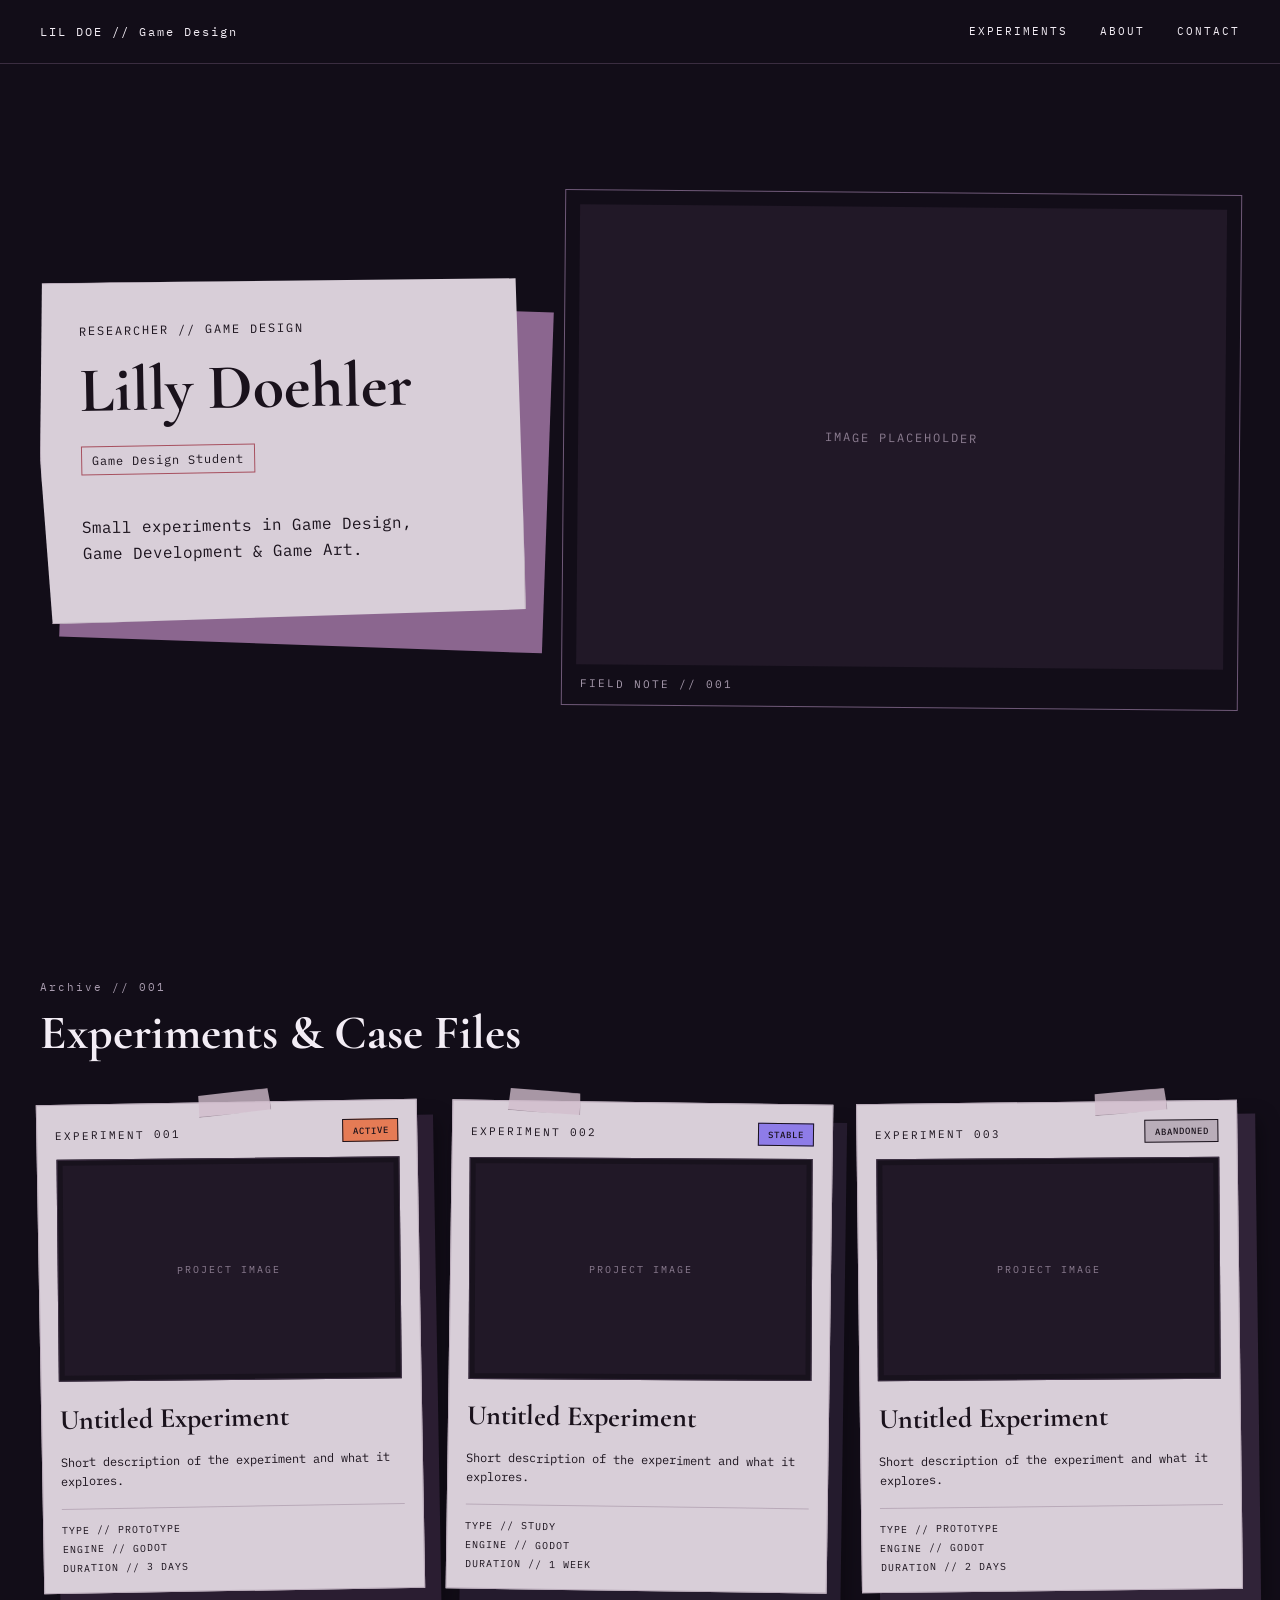
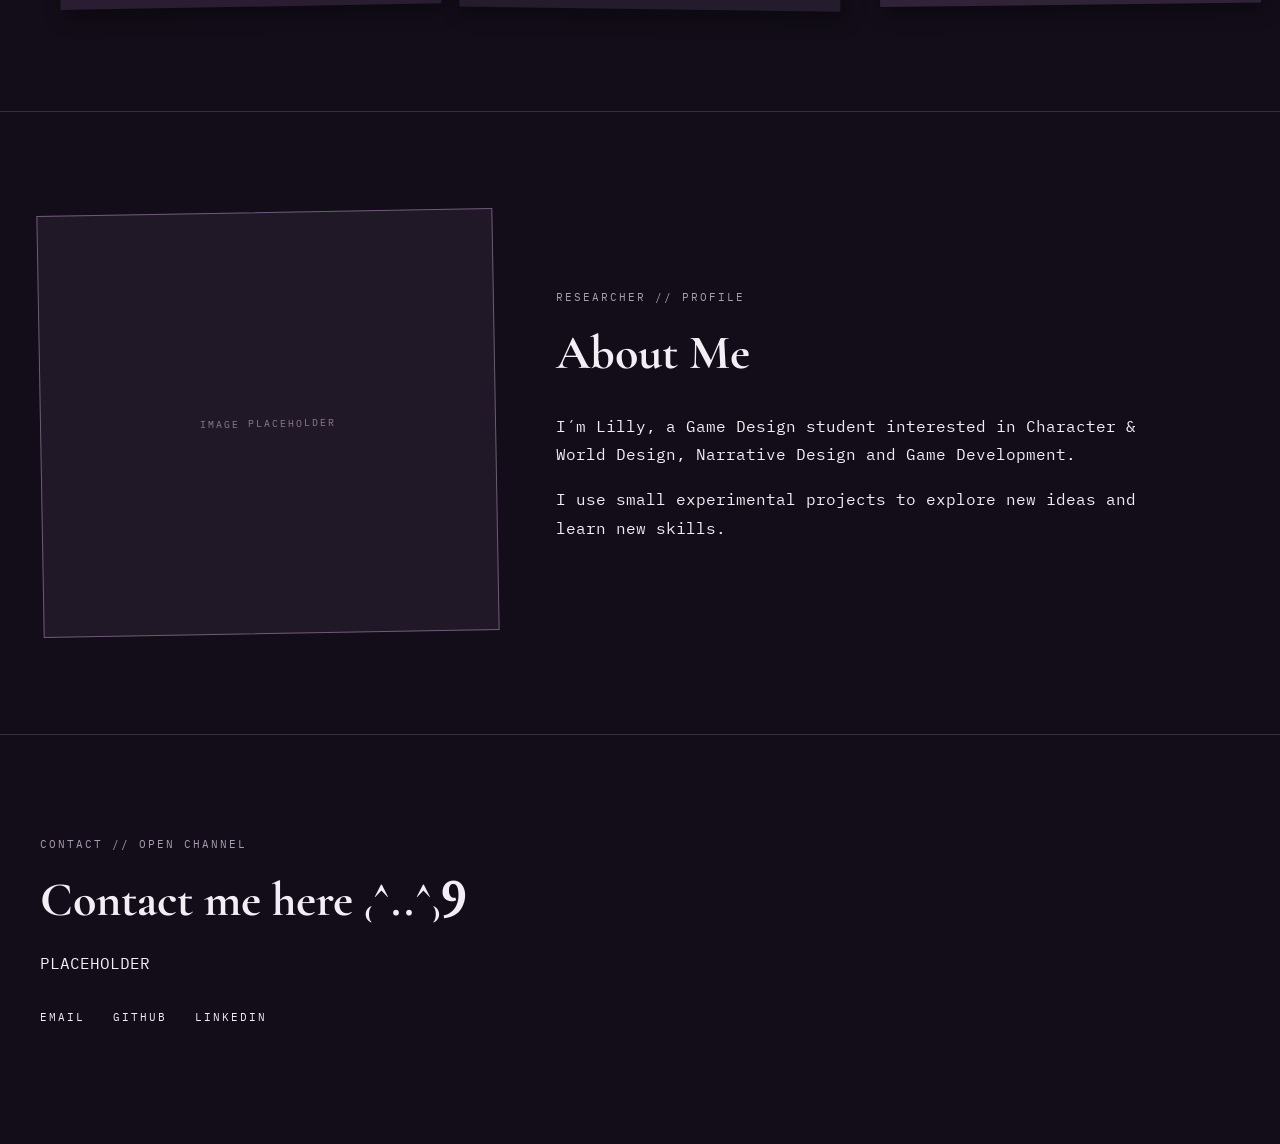
==== index.html @ 68cdf9ec "base end of day 2." ====
<!DOCTYPE html>

<html lang="en">

<head>
    <meta charset="UTF-8">
    <meta name="viewport" content="width=device-width, initial-scale=1.0">

    <title>Lil Doe - Portfolio</title>
    <link rel="stylesheet" href="style.css"> 
</head>

<body>

    <header class ="site-header">

        <div class="site-brand">
            LIL DOE // Game Design
        </div>

        <nav class="site-nav">
            <a href="#experiments">EXPERIMENTS</a>
            <a href="#about">ABOUT</a>
            <a href="#contact">CONTACT</a>
        </nav>

    </header>

    <main>

        <section class="hero">

            <div class="paper-stack">

                <div class="paper-back"></div>

                <div class="hero-intro">
                    <p class="archive-label">RESEARCHER // GAME DESIGN</p>
                    
                    <h1>Lilly Doehler</h1>
                    
                    <p class="archive-role">Game Design Student</p>
                    
                    <p class="archive-description">
                        Small experiments in Game Design, Game Development & Game Art.
                    </p>

                </div>

            </div>

            <div class="hero-visual">

                <div class="visual-image">
                    IMAGE PLACEHOLDER
                </div>

                <p class="visual-caption">FIELD NOTE // 001</p>


            </div>
        </section>

        <section class="experiments" id="experiments">

            <div class="section-heading">
                <p> Archive // 001 </p>
                <h2>Experiments & Case Files</h2>
            </div>

            <div class="experiment-grid">



                <article class="experiment-card">

                    <div class="experiment-topline">
                        <p class="experiment-number">EXPERIMENT 001</p>
                        <span class="status status-active">ACTIVE</span>
                    </div>

                    <div class="experiment-image">
                        PROJECT IMAGE
                    </div>

                    <h3>Untitled Experiment</h3>

                    <p class="experiment-summary">
                        Short description of the experiment and what it explores.
                    </p>

                    <div class="experiment-details">
                        <span>TYPE // PROTOTYPE</span>
                        <span>ENGINE // GODOT</span>
                        <span>DURATION // 3 DAYS</span>
                    </div>

                </article>




                <article class="experiment-card">

                    <div class="experiment-topline">
                        <p class="experiment-number">EXPERIMENT 002</p>
                        <span class="status status-stable">STABLE</span>
                    </div>

                    <div class="experiment-image">
                        PROJECT IMAGE
                    </div>

                    <h3>Untitled Experiment</h3>

                    <p class="experiment-summary">
                        Short description of the experiment and what it explores.
                    </p>

                    <div class="experiment-details">
                        <span>TYPE // STUDY</span>
                        <span>ENGINE // GODOT</span>
                        <span>DURATION // 1 WEEK</span>
                    </div>

                </article>




                <article class="experiment-card">

                    <div class="experiment-topline">
                        <p class="experiment-number">EXPERIMENT 003</p>
                        <span class="status status-abandoned">ABANDONED</span>
                    </div>

                    <div class="experiment-image">
                        PROJECT IMAGE
                    </div>

                    <h3>Untitled Experiment</h3>

                    <p class="experiment-summary">
                        Short description of the experiment and what it explores.
                    </p>

                    <div class="experiment-details">
                        <span>TYPE // PROTOTYPE</span>
                        <span>ENGINE // GODOT</span>
                        <span>DURATION // 2 DAYS</span>
                    </div>

                </article>



            </div>

        </section>

        <section class="about" id="about">
            <div class="about-image">
                IMAGE PLACEHOLDER
            </div>

            <div class="about-content">
                <p class="about-label"> RESEARCHER // PROFILE</p>

                <h2>About Me</h2>

                <p>
                    I´m Lilly, a Game Design student interested in Character & World Design, Narrative Design and Game Development.
                </p>

                <p>
                    I use small experimental projects to explore new ideas and learn new skills.
                </p>

            </div>

        </section>

        <section class="contact" id="contact">

            <p class="contact-label">CONTACT // OPEN CHANNEL</p>

            <h2> Contact me here ₍^..^₎Ⳋ</h2>

            <p>
                PLACEHOLDER
            </p>

            <div class="contact-links">
                <a href="mailto:doehlerlilly@gmail.com">EMAIL</a>
                <a href="https://github.com/lil-doe">GITHUB</a>
                <a href="www.linkedin.com/in/lilly-döhler">LINKEDIN</a>
            </div>

        </section>


    </main>

</body>

</html>
---- style.css ----
@import url('https://fonts.googleapis.com/css2?family=Cormorant+Garamond:wght@600;700&family=IBM+Plex+Mono:wght@400;500&display=swap');

body {
    margin: 0;
    min-height: 100vh;

    background-color: #120d18;
    color: #f3edf5;

    font-family: "IBM Plex Mono", monospace;
}

.hero {
    min-height: 100vh;
    padding: 40px; 
    box-sizing: border-box;

    display: grid;
    grid-template-columns: 1fr 1.4fr;
    gap: 40px;
    align-items: center;
}

.hero-intro {
    position: relative;
    z-index: 1;

    padding: 40px;

    background-color: #d8ced8;
    color: #1a121c;

    border: 1px solid #b9aab9;

    clip-path: polygon(
        1% 0%,
        99% 1%,
        100% 98%,
        2% 100%,
        0% 52%
    );


    transform: rotate(-1deg);

}

.archive-label {
    margin: 0 0 20px 0;

    font-size: 12px;
    letter-spacing: 2px;
}

.hero-intro h1 {
    margin: 0;

    font-family: "Cormorant Garamond", serif;
    font-size: 64px;
    line-height: 1;
}

.archive-role {
    display: inline-block;

    margin-top: 24px;
    padding: 6px 10px;
    
    border: 1px solid #a7505f;

    font-size: 12px;
    letter-spacing: 1px;
}

.archive-description {
    max-width: 350px;
    margin-top: 28px;

    line-height: 1.6;
}

.hero-visual {
    padding: 14px;

    border: 1px solid #6f5978;

    transform: rotate(0.5deg);
}

.visual-image {
    min-height: 460px;

    background-color: #211827;

    display: flex;
    align-items: center;
    justify-content: center;

    color: #8c7d91;
    font-size: 12px;
    letter-spacing: 2px;
}

.visual-caption {
    margin: 12px 4px 0 4px;

    font-size: 11px;
    letter-spacing: 2px;
    color: #a99caf;

}

.paper-stack {
    display: grid;
}

.paper-back,
.hero-intro {
    grid-area: 1 / 1;
}

.paper-back {
    background-color: #8b668f;

    transform: translate(25px, 25px) rotate(2deg);
}

.site-header {
    position: absolute;
    top: 0;
    left: 0;

    width: 100%;
    padding: 24px 40px;
    box-sizing: border-box;


    display: flex;
    justify-content: space-between;
    
    border-bottom: 1px solid #3a2d40;

    z-index: 10;
}

.site-brand {
    font-size: 12px;
    letter-spacing: 2px;
}

.site-nav {
    display: flex;
    gap: 32px;      
}

.site-nav a {
    color: #f3edf5;
    text-decoration: none;

    font-size: 11px;
    letter-spacing: 2px;
}

.experiments {
    padding: 80px 40px 120px;
}

.section-heading {
    margin-bottom: 40px;
}

.section-heading p {
    margin: 0 0 10px;

    font-size: 11px;
    letter-spacing: 2px;
    color: #a99caf;
}

.section-heading h2 {
    margin: 0;

    font-family: "Cormorant Garamond", serif;
    font-size: 48px;
}

.experiment-grid {
    display: grid;
    grid-template-columns: repeat(3, 1fr);
    gap: 28px;
}

.experiment-card {
    position: relative;

    padding: 18px;

    background-color: #d8ced8;
    color: #1a121c;

    border: 1px solid #b9aab9;
}

.experiment-card::before {
    content: "";

    position: absolute;
    top: -12px;
    left: 50%;

    width: 72px;
    height: 22px;

    background-color: rgba(210, 190, 205, 0.78);
    border: 1px solid rgba(26, 18, 28, 0.25);

    clip-path: polygon(
        3% 8%,
        97% 0%,
        100% 90%,
        2% 100%
    );

    transform: translateX(-50%) rotate(-3deg);

    z-index: 2;
}

.experiment-number {
    margin: 0;

    font-size: 11px;
    letter-spacing: 2px;
}

.experiment-topline {
    display: flex;
    justify-content: space-between;
    align-items: center;

    margin-bottom: 14px;
}

.status {
    padding: 5px 9px;

    border: 1px solid #1a121c;

    font-size: 9px;
    font-weight: 500;
    letter-spacing: 1px;
}

.status-active {
    background-color: #e57b55;
}

.status-stable {
    background-color: #8e7ce8;
}

.status-abandoned {
    background-color: #b9adb9;
}

.experiment-summary {
    margin: 0 0 18px;

    font-size: 12px;
    line-height: 1.6;
}

.experiment-details {
    display: flex;
    flex-direction: column;
    gap: 6px;

    padding-top: 14px;

    border-top: 1px solid #b9aab9;

    font-size: 10px;
    letter-spacing: 1px;
}


.experiment-card:nth-child(1) {
    transform: rotate(-1deg);

    box-shadow:
        16px 16px 0 #2a1d31,
        20px 22px 20px rgba(0, 0, 0, 0.35);
}

.experiment-card:nth-child(2) {
    transform: rotate(0.8deg);

    box-shadow:
        14px 18px 0 #241b2d,
        18px 24px 20px rgba(0, 0, 0, 0.35);
}

.experiment-card:nth-child(3) {
    transform: rotate(-0.7deg);

    box-shadow:
        18px 14px 0 #302338,
        22px 20px 20px rgba(0, 0, 0, 0.35);
}


.experiment-card:nth-child(1)::before {
    left: 52%;
    transform: translateX(-50%) rotate(-4deg);
}

.experiment-card:nth-child(2)::before {
    left: 24%;
    transform: translateX(-50%) rotate(5deg);
}

.experiment-card:nth-child(3)::before {
    left: 72%;
    transform: translateX(-50%) rotate(-3deg);
}

.experiment-image {
    min-height: 220px;

    background-color: #211827;
    color: #8c7d91;

    border: 1px solid #3d3043;
    box-shadow: inset 0 0 0 5px #18121d;

    display: flex;
    align-items: center;
    justify-content: center;

    font-size: 10px;
    letter-spacing: 2px;

}

.experiment-card h3 {
    margin: 20px 0 16px;

    font-family: "Cormorant Garamond", serif;
    font-size: 28px;
}


.about {
    padding: 100px 40px;

    display: grid;
    grid-template-columns: 0.8fr 1.2fr;
    gap: 60px;
    align-items: center;

    border-top: 1px solid #3a2d40;

}

.about-image {
    min-height: 420px;

    background-color: #211827;
    border: 1px solid #6f5978;

    display: flex;
    align-items: center;
    justify-content: center;

    color: #8c7d91;
    font-size: 10px;
    letter-spacing: 2px;

    transform: rotate(-1deg);
}

.about-content {
    max-width: 600px;
}

.about-label {
    margin: 0 0 16px;

    font-size: 11px;
    letter-spacing: 2px;
    color: #a99caf;
}

.about-content h2 {
    margin: 0 0 30px;

    font-family: "Cormorant Garamond", serif;
    font-size: 48px;
}

.about-content p {
    line-height: 1.8;
}

.contact {
    padding: 100px 40px 120px;

    border-top: 1px solid #3a2d40;
}

.contact-label {
    margin: 0 0 16px;

    font-size: 11px;
    letter-spacing: 2px;
    color: #a99caf;
}

.contact h2 {
    margin: 0 0 20px;

    font-family: "Cormorant Garamond", serif;
    font-size: 48px;
}

.contact p {
    max-width: 600px;

    line-height: 1.8;
}

.contact-links {
    margin-top: 32px;

    display: flex;
    gap: 28px;
}

.contact-links a {
    color: #f3edf5;
    text-decoration: none;

    font-size: 11px;
    letter-spacing: 2px;
}

.experiment-card:nth-child(1) .experiment-image {
    transform: rotate(0.4deg);
}

.experiment-card:nth-child(2) .experiment-image {
    transform: rotate(-0.5deg);
}

.experiment-card:nth-child(3) .experiment-image {
    transform: rotate(0.3deg);
}
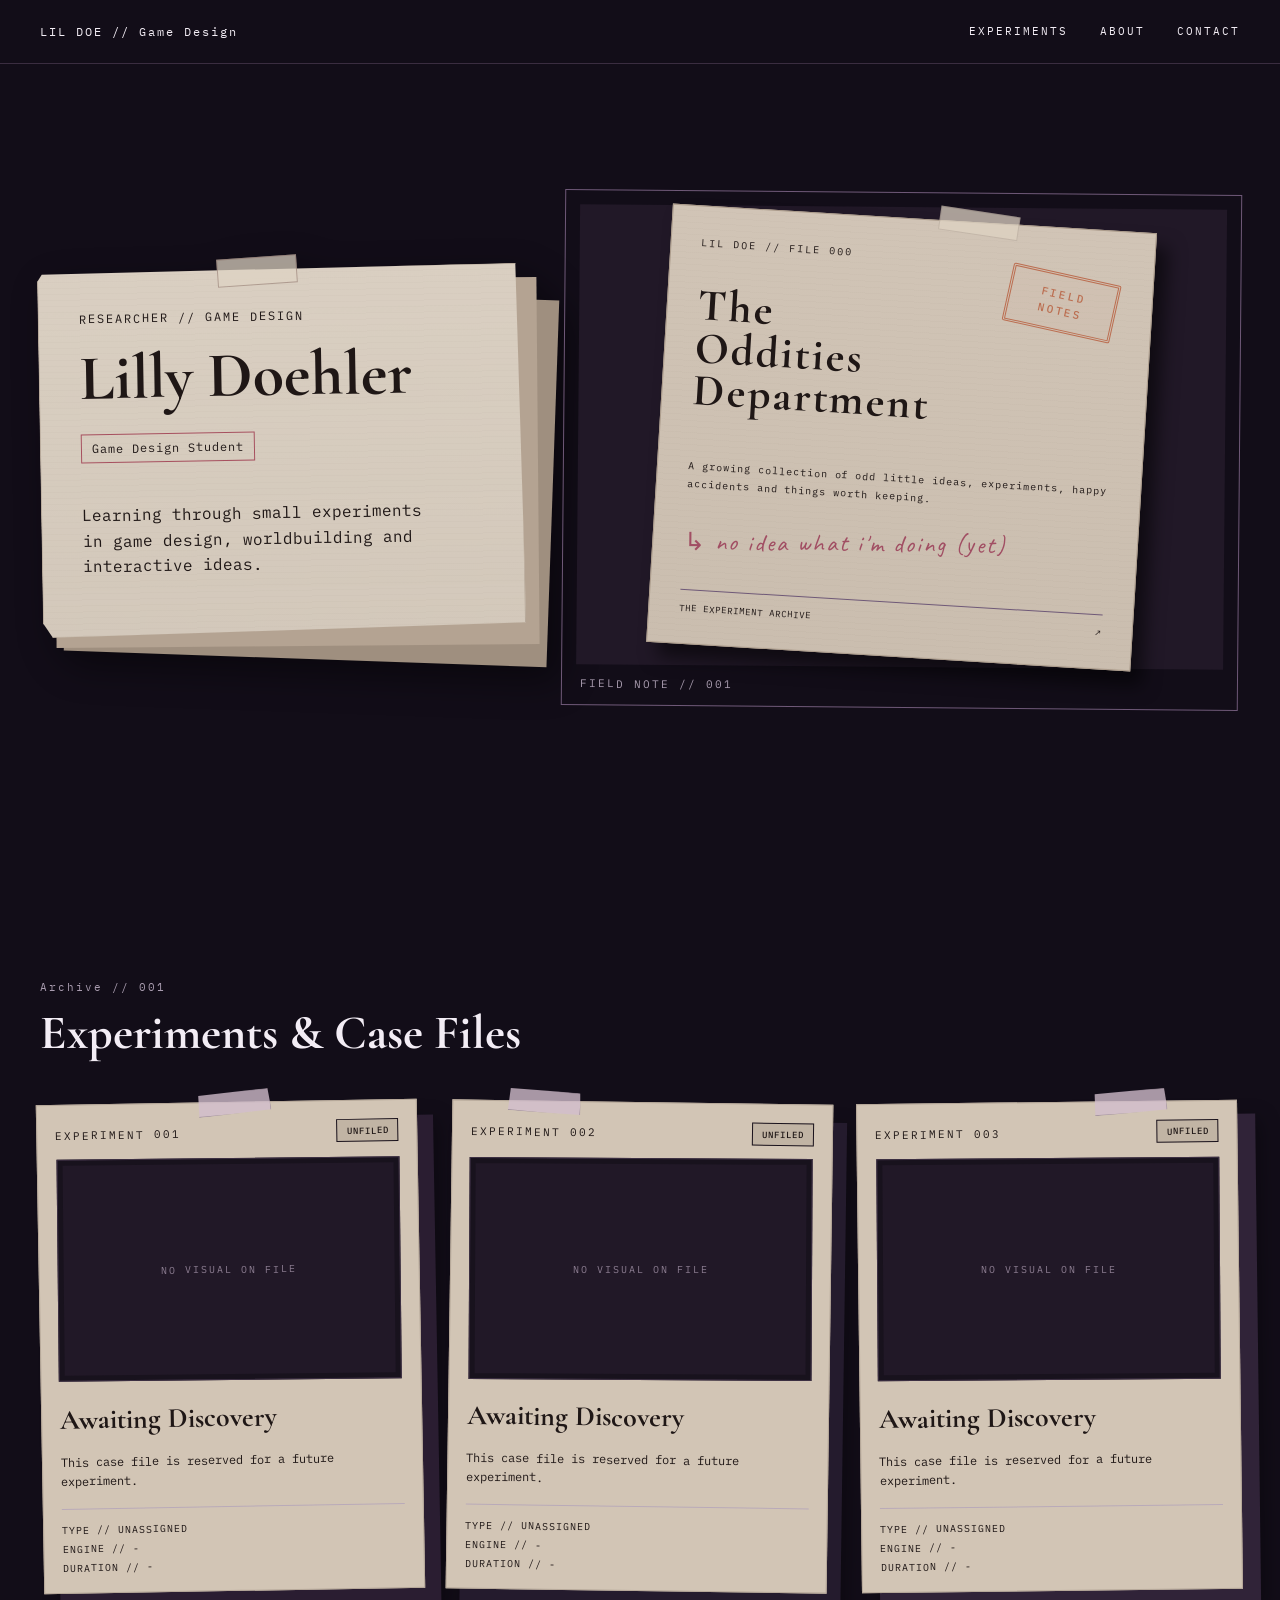
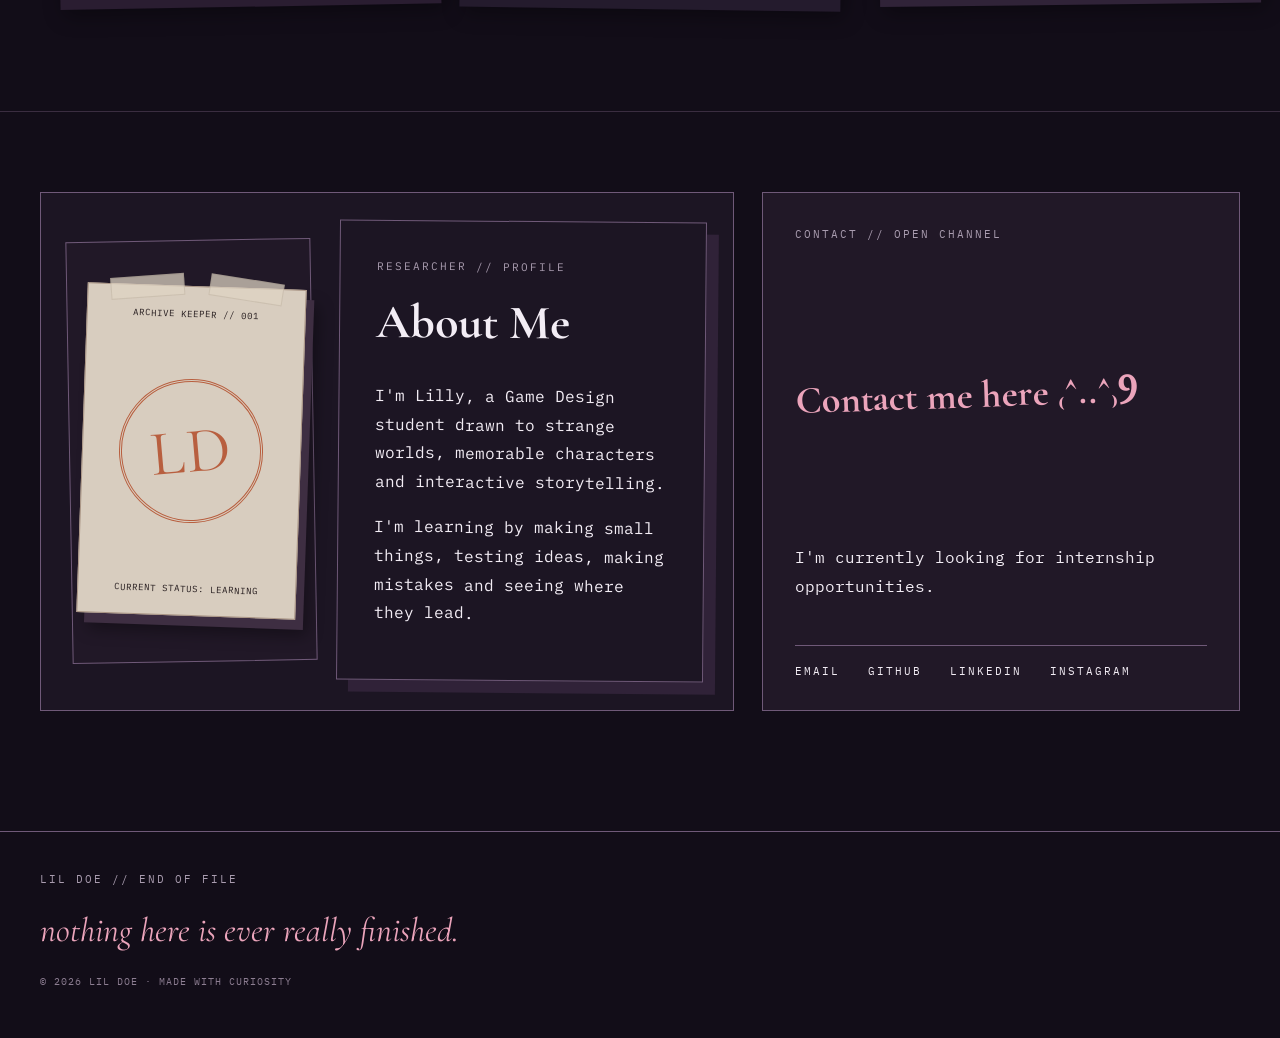
==== commit bdfa820b: "publish first try to publish" ====
--- a/index.html
+++ b/index.html
@@ -42,7 +42,7 @@
                     <p class="archive-role">Game Design Student</p>
                     
                     <p class="archive-description">
-                        Small experiments in Game Design, Game Development & Game Art.
+                        Learning through small experiments in game design, worldbuilding and interactive ideas.
                     </p>
 
                 </div>
@@ -52,7 +52,30 @@
             <div class="hero-visual">
 
                 <div class="visual-image">
-                    IMAGE PLACEHOLDER
+
+                    <div class="archive-cover">
+
+
+                        <p class="cover-label">LIL DOE // FILE 000</p>
+
+                        <h2>The<br>Oddities<br>Department</h2>
+
+                        <p class="cover-note">
+                            A growing collection of odd little ideas,
+                            experiments, happy accidents and things worth keeping.
+                        </p>
+
+                        <p class="cover-handnote">
+                            ↳ no idea what i'm doing (yet)
+                        </p>
+
+                        <div class="cover-footer">
+                            <span>THE EXPERIMENT ARCHIVE</span>
+                            <span>↗</span>
+                        </div>
+
+                    </div>
+
                 </div>
 
                 <p class="visual-caption">FIELD NOTE // 001</p>
@@ -76,23 +99,23 @@
 
                     <div class="experiment-topline">
                         <p class="experiment-number">EXPERIMENT 001</p>
-                        <span class="status status-active">ACTIVE</span>
+                        <span class="status status-unfiled">UNFILED</span>
                     </div>
 
                     <div class="experiment-image">
-                        PROJECT IMAGE
-                    </div>
-
-                    <h3>Untitled Experiment</h3>
+                        NO VISUAL ON FILE
+                    </div>
+
+                    <h3>Awaiting Discovery</h3>
 
                     <p class="experiment-summary">
-                        Short description of the experiment and what it explores.
+                        This case file is reserved for a future experiment.
                     </p>
 
                     <div class="experiment-details">
-                        <span>TYPE // PROTOTYPE</span>
-                        <span>ENGINE // GODOT</span>
-                        <span>DURATION // 3 DAYS</span>
+                        <span>TYPE // UNASSIGNED</span>
+                        <span>ENGINE // - </span>
+                        <span>DURATION // - </span>
                     </div>
 
                 </article>
@@ -104,23 +127,23 @@
 
                     <div class="experiment-topline">
                         <p class="experiment-number">EXPERIMENT 002</p>
-                        <span class="status status-stable">STABLE</span>
+                        <span class="status status-unfiled">UNFILED</span>
                     </div>
 
                     <div class="experiment-image">
-                        PROJECT IMAGE
-                    </div>
-
-                    <h3>Untitled Experiment</h3>
+                        NO VISUAL ON FILE
+                    </div>
+
+                    <h3>Awaiting Discovery</h3>
 
                     <p class="experiment-summary">
-                        Short description of the experiment and what it explores.
+                        This case file is reserved for a future experiment.
                     </p>
 
                     <div class="experiment-details">
-                        <span>TYPE // STUDY</span>
-                        <span>ENGINE // GODOT</span>
-                        <span>DURATION // 1 WEEK</span>
+                        <span>TYPE // UNASSIGNED</span>
+                        <span>ENGINE // - </span>
+                        <span>DURATION // - </span>
                     </div>
 
                 </article>
@@ -132,23 +155,23 @@
 
                     <div class="experiment-topline">
                         <p class="experiment-number">EXPERIMENT 003</p>
-                        <span class="status status-abandoned">ABANDONED</span>
+                        <span class="status status-unfiled">UNFILED</span>
                     </div>
 
                     <div class="experiment-image">
-                        PROJECT IMAGE
-                    </div>
-
-                    <h3>Untitled Experiment</h3>
+                        NO VISUAL ON FILE
+                    </div>
+
+                    <h3>Awaiting Discovery</h3>
 
                     <p class="experiment-summary">
-                        Short description of the experiment and what it explores.
+                        This case file is reserved for a future experiment.
                     </p>
 
                     <div class="experiment-details">
-                        <span>TYPE // PROTOTYPE</span>
-                        <span>ENGINE // GODOT</span>
-                        <span>DURATION // 2 DAYS</span>
+                        <span>TYPE // UNASSIGNED</span>
+                        <span>ENGINE // - </span>
+                        <span>DURATION // - </span>
                     </div>
 
                 </article>
@@ -159,45 +182,86 @@
 
         </section>
 
-        <section class="about" id="about">
-            <div class="about-image">
-                IMAGE PLACEHOLDER
-            </div>
-
-            <div class="about-content">
-                <p class="about-label"> RESEARCHER // PROFILE</p>
-
-                <h2>About Me</h2>
+        <div class="archive-bottom"> 
+
+            <section class="about" id="about">
+                <div class="about-image">
+
+                    <div class="research-card">
+
+                        <p class="research-card-label">
+                            ARCHIVE KEEPER // 001
+                        </p>
+
+                        <div class="research-card-monogram">
+                            LD
+                        </div>
+
+                        <p class="research-card-footer">
+                            CURRENT STATUS: LEARNING
+                        </p>
+
+                    </div>
+
+                </div>
+
+                <div class="about-content">
+                    <p class="about-label"> RESEARCHER // PROFILE</p>
+
+                    <h2>About Me</h2>
+
+                    <p>
+                        I'm Lilly, a Game Design student drawn to strange worlds,
+                        memorable characters and interactive storytelling.
+                    </p>
+
+                    <p>
+                        I'm learning by making small things, testing ideas,
+                        making mistakes and seeing where they lead.
+                    </p>
+
+                </div>
+
+            </section>
+
+            <section class="contact" id="contact">
+
+                <p class="contact-label">CONTACT // OPEN CHANNEL</p>
+
+                <h2>
+                    <a href="https://linktr.ee/lil.doe" target="_blank" rel="noopener noreferrer">
+                        Contact me here ₍^..^₎Ⳋ
+                    </a>
+                </h2>
 
                 <p>
-                    I´m Lilly, a Game Design student interested in Character & World Design, Narrative Design and Game Development.
+                    I'm currently looking for internship opportunities.
                 </p>
 
-                <p>
-                    I use small experimental projects to explore new ideas and learn new skills.
-                </p>
-
-            </div>
-
-        </section>
-
-        <section class="contact" id="contact">
-
-            <p class="contact-label">CONTACT // OPEN CHANNEL</p>
-
-            <h2> Contact me here ₍^..^₎Ⳋ</h2>
-
-            <p>
-                PLACEHOLDER
+                <div class="contact-links">
+                    <a href="mailto:doehlerlilly@gmail.com">EMAIL</a>
+                    <a href="https://github.com/lil-doe">GITHUB</a>
+                    <a href="https://www.linkedin.com/in/lilly-döhler">LINKEDIN</a>
+                    <a href="https://www.instagram.com/lil.v.doe/" target="_blank" rel="noopener noreferrer">INSTAGRAM</a>
+                </div>
+
+            </section>
+
+        </div>
+
+        <footer class="site-footer">
+
+            <p class="footer-label">LIL DOE // END OF FILE</p>
+
+            <p class="footer-quote">
+                nothing here is ever really finished.
             </p>
 
-            <div class="contact-links">
-                <a href="mailto:doehlerlilly@gmail.com">EMAIL</a>
-                <a href="https://github.com/lil-doe">GITHUB</a>
-                <a href="www.linkedin.com/in/lilly-döhler">LINKEDIN</a>
-            </div>
-
-        </section>
+            <p class="footer-credit">
+                © 2026 LIL DOE · MADE WITH CURIOSITY
+            </p>
+
+        </footer>
 
 
     </main>
--- a/style.css
+++ b/style.css
@@ -1,4 +1,5 @@
 @import url('https://fonts.googleapis.com/css2?family=Cormorant+Garamond:wght@600;700&family=IBM+Plex+Mono:wght@400;500&display=swap');
+@import url('https://fonts.googleapis.com/css2?family=Caveat:wght@400;500&family=Cormorant+Garamond:wght@600;700&family=IBM+Plex+Mono:wght@400;500&display=swap');
 
 body {
     margin: 0;
@@ -27,23 +28,36 @@
 
     padding: 40px;
 
-    background-color: #d8ced8;
-    color: #1a121c;
-
-    border: 1px solid #b9aab9;
+    background-color: #d8cdbf;
+
+    background-image:
+        linear-gradient(rgba(255, 255, 255, 0.04), rgba(0, 0, 0, 0.025)),
+        repeating-linear-gradient(
+            0deg,
+            rgba(70, 55, 40, 0.02) 0px,
+            rgba(70, 55, 40, 0.02) 1px,
+            transparent 1px,
+            transparent 6px
+        );
+
+    color: #1f1716;
+    border: 1px solid #b6a899;
 
     clip-path: polygon(
-        1% 0%,
-        99% 1%,
+        1% 1%,
+        99% 0%,
         100% 98%,
         2% 100%,
-        0% 52%
+        0% 96%,
+        0% 3%
     );
 
 
     transform: rotate(-1deg);
 
 }
+
+
 
 .archive-label {
     margin: 0 0 20px 0;
@@ -79,6 +93,7 @@
     line-height: 1.6;
 }
 
+
 .hero-visual {
     padding: 14px;
 
@@ -101,6 +116,140 @@
     letter-spacing: 2px;
 }
 
+.archive-cover {
+    width: 75%;
+    min-height: 340px;
+    box-sizing: border-box;
+
+    padding: 30px;
+
+    display: flex;
+    flex-direction: column;
+    justify-content: space-between;
+
+    background-color: #cfc2b3;
+
+    background-image:
+        linear-gradient(rgba(255, 255, 255, 0.04), rgba(0, 0, 0, 0.025)),
+        repeating-linear-gradient(
+            0deg,
+            rgba(70, 55, 40, 0.02) 0px,
+            rgba(70, 55, 40, 0.02) 1px,
+            transparent 1px,
+            transparent 6px
+        ); 
+
+    color: #1f1716;
+    border: 1px solid #ab9b8b;
+
+    box-shadow: 12px 14px 18px rgba(0, 0, 0, 0.55);
+
+    transform: rotate(3deg);
+
+    position: relative;
+
+    transition: transform 0.3s ease, box-shadow 0.3s ease;
+}
+
+.archive-cover:hover {
+    transform: rotate(-1deg) scale(1.02);
+
+    box-shadow: 16px 20px 24px rgba(0, 0, 0, 0.6);
+}
+
+.archive-cover::before {
+    content: "";
+
+    position: absolute;
+    top: -12px;
+    left: 55%;
+
+    width: 78px;
+    height: 22px;
+
+    background-color: rgba(223, 213, 196, 0.72);
+    border: 1px solid rgba(60, 45, 40, 0.15);
+
+    transform: rotate(5deg);
+
+    z-index: 3;
+}
+
+.archive-cover::after {
+    content: "FIELD\A NOTES";
+    white-space: pre;
+
+    position: absolute;
+    top: 45px;
+    right: 35px;
+
+    box-sizing: border-box;
+    width: 110px;
+    padding: 10px 8px;
+
+    border: 3px double #b85f3f;
+    border-radius: 2px;
+
+    color: #b85f3f;
+    background-color: rgba(184, 95, 63, 0.03);
+
+    font-size: 11px;
+    font-weight: 500;
+    letter-spacing: 2px;
+    line-height: 1.5;
+    text-align: center;
+
+    transform: rotate(9deg);
+    opacity: 0.85;
+
+    pointer-events: none;
+}
+
+.cover-label {
+    margin: 0;
+
+    font-size: 10px;
+    letter-spacing: 2px;
+}
+
+.archive-cover h2 {
+    margin: 35px 0;
+
+    font-family: "Cormorant Garamond", serif;
+    font-size: clamp(34px, 3.5vw, 58px);
+    line-height: 0.95;
+}
+
+.cover-note {
+    font-size: 10px;
+    line-height: 1.8;
+    letter-spacing: 1px;
+}
+
+.cover-handnote {
+    margin: 12px 0;
+
+    font-family: "Caveat", cursive;
+    font-size: 25px;
+
+    color: #a14e63;
+
+    transform: rotate(-3deg);
+}
+
+.cover-footer {
+    display: flex;
+    justify-content: space-between;
+
+    margin-top: 30px;
+    padding-top: 12px;
+
+    border-top: 1px solid #6f5978;
+
+    font-size: 9px;
+    letter-spacing: 1px;
+}
+
 .visual-caption {
     margin: 12px 4px 0 4px;
 
@@ -111,18 +260,51 @@
 }
 
 .paper-stack {
+    position: relative;
     display: grid;
-}
-
+
+    filter: drop-shadow(12px 14px 18px rgba(0, 0, 0, 0.45));
+}
+
+
+.paper-stack::before,
 .paper-back,
 .hero-intro {
     grid-area: 1 / 1;
 }
 
+.paper-stack::before {
+    content: "";
+
+    background-color: #9f8f7f;
+    transform: translate(30px, 25px) rotate(2deg);
+
+    z-index: 0;
+}
+
 .paper-back {
-    background-color: #8b668f;
-
-    transform: translate(25px, 25px) rotate(2deg);
+    background-color: #b4a392;
+    transform: translate(15px, 12px) rotate(-0.5deg);
+
+    z-index: 1;
+}
+
+.paper-stack::after {
+    content: "";
+
+    position: absolute;
+    top: -10px;
+    left: 45%;
+
+    width: 78px;
+    height: 26px;
+
+    background-color: rgba(223, 213, 196, 0.72);
+    border: 1px solid rgba(134, 108, 100, 0.529);
+
+    transform: translateX(-50%) rotate(-4deg);
+
+    z-index: 3;
 }
 
 .site-header {
@@ -153,6 +335,15 @@
     gap: 32px;      
 }
 
+.site-nav a:hover {
+    color: #eba4bb;
+
+    text-decoration: underline;
+    text-decoration-style: wavy;
+    text-decoration-color: #55006a;
+    text-underline-offset: 7px;
+}
+
 .site-nav a {
     color: #f3edf5;
     text-decoration: none;
@@ -195,10 +386,12 @@
 
     padding: 18px;
 
-    background-color: #d8ced8;
-    color: #1a121c;
-
-    border: 1px solid #b9aab9;
+    background-color: #d2c5b5;
+    color: #1f1716;
+    border: 1px solid #b6a899;
+
+    transition: transform 0.25s ease, box-shadow 0.25s ease;
+
 }
 
 .experiment-card::before {
@@ -255,6 +448,10 @@
     background-color: #e57b55;
 }
 
+.status-unfiled {
+    background-color: #c1b4a4;
+}
+
 .status-stable {
     background-color: #8e7ce8;
 }
@@ -308,6 +505,13 @@
         22px 20px 20px rgba(0, 0, 0, 0.35);
 }
 
+.experiment-card:hover {
+    transform: translateY(-10px) rotate(0deg);
+
+    box-shadow:
+        12px 22px 0 #302238,
+        16px 28px 25px rgba(0, 0, 0, 0.5);
+}
 
 .experiment-card:nth-child(1)::before {
     left: 52%;
@@ -349,17 +553,26 @@
     font-size: 28px;
 }
 
+.archive-bottom {
+    display: grid;
+    grid-template-columns: 1.45fr 1fr;
+    gap: 28px;
+
+    padding: 80px 40px 120px;
+    border-top: 1px solid #3a2d40;
+}
 
 .about {
-    padding: 100px 40px;
-
     display: grid;
     grid-template-columns: 0.8fr 1.2fr;
-    gap: 60px;
+    gap: 24px;
     align-items: center;
 
-    border-top: 1px solid #3a2d40;
-
+    min-width: 0;
+    padding: 28px;
+
+    background-color: #1c1523;
+    border: 1px solid #6f5978;
 }
 
 .about-image {
@@ -379,8 +592,95 @@
     transform: rotate(-1deg);
 }
 
+.research-card {
+    position: relative;
+    width: calc(100% - 24px);
+    max-width: 250px;
+    min-height: 330px;
+    box-sizing: border-box;
+    padding: 20px 14px;
+
+    display: flex;
+    flex-direction: column;
+    justify-content: space-between;
+    align-items: center;
+
+    background-color: #d8cdbf;
+    color: #241b1d;
+    border: 1px solid #a99484;
+
+    box-shadow: 8px 10px 0 #3e2e42,
+                12px 16px 16px rgba(0, 0, 0, 0.35);
+
+    transform: rotate(3deg);
+}
+
+
+.research-card::before,
+.research-card::after {
+    content: "";
+    position: absolute;
+
+    width: 72px;
+    height: 20px;
+
+    background: rgba(223, 213, 196, 0.72);
+    border: 1px solid rgba(80, 65, 55, 0.12);
+
+    z-index: 3;
+    pointer-events: none;
+}
+
+.research-card::before {
+    top: -10px;
+    left: 22px;
+    transform: rotate(-6deg);
+}
+
+.research-card::after {
+    top: -10px;
+    right: 22px;
+    transform: rotate(7deg);
+}
+
+.research-card-label,
+.research-card-footer {
+    margin: 0;
+    font-size: 9px;
+    letter-spacing: 1px;
+    line-height: 1.5;
+    text-align: center;
+}
+
+.research-card-monogram {
+    display: grid;
+    place-items: center;
+
+    width: min(100%, 138px);
+    aspect-ratio: 1;
+
+    border: 3px double #b85f3f;
+    border-radius: 50%;
+
+    color: #b85f3f;
+    font-family: "Cormorant Garamond", serif;
+    font-size: clamp(52px, 5vw, 78px);
+
+    transform: rotate(-7deg);
+}
+
 .about-content {
     max-width: 600px;
+    box-sizing: border-box;
+
+    padding: 36px;
+
+    background-color: #1c1523;
+    border: 1px solid #6f5978;
+
+    box-shadow: 12px 12px 0 #302238;
+
+    transform: rotate(0.5deg);
 }
 
 .about-label {
@@ -403,9 +703,14 @@
 }
 
 .contact {
-    padding: 100px 40px 120px;
-
-    border-top: 1px solid #3a2d40;
+    min-width: 0;
+    padding: 32px;
+
+    display: grid;
+    grid-template-rows: auto 1fr auto auto;
+
+    background-color: #211827;
+    border: 1px solid #6f5978;
 }
 
 .contact-label {
@@ -417,10 +722,33 @@
 }
 
 .contact h2 {
-    margin: 0 0 20px;
+    margin: 20px 0;
+
+    align-self: center;
 
     font-family: "Cormorant Garamond", serif;
-    font-size: 48px;
+    font-size: clamp(34px, 3vw, 52px);
+    line-height: 1.1;
+
+    color: #eba4bb;
+
+    transform: rotate(-2deg);
+}
+
+.contact h2 a {
+    color: inherit;
+    text-decoration: none;
+
+    transition: color 0.2s ease;
+}
+
+.contact h2 a:hover {
+    color: #fff0f5;
+
+    text-decoration: underline;
+    text-decoration-style: wavy;
+    text-decoration-color: #55006a;
+    text-underline-offset: 7px;
 }
 
 .contact p {
@@ -430,10 +758,16 @@
 }
 
 .contact-links {
-    margin-top: 32px;
-
-    display: flex;
+    margin-top: 28px;
+    padding-top: 18px;
+
+    display: flex;
+    flex-wrap: wrap;
     gap: 28px;
+
+    border-top: 1px solid #6f5978;
+
+    
 }
 
 .contact-links a {
@@ -442,6 +776,13 @@
 
     font-size: 11px;
     letter-spacing: 2px;
+
+    transition: color 0.2s ease, box-shadow 0.2s ease;
+}
+
+.contact-links a:hover {
+    color: #eba4bb;
+    box-shadow: inset 0 1.25em 0 rgba(184, 95, 63, 0.35);
 }
 
 .experiment-card:nth-child(1) .experiment-image {
@@ -454,4 +795,106 @@
 
 .experiment-card:nth-child(3) .experiment-image {
     transform: rotate(0.3deg);
+}
+
+.site-footer {
+    padding: 40px 40px 50px;
+
+    background-color: #120d18;
+    border-top: 1px solid #6f5978;
+}
+
+.footer-label {
+    margin: 0;
+
+    color: #a99caf;
+    font-size: 11px;
+    letter-spacing: 2px;
+}
+
+.footer-quote {
+    margin: 24px 0;
+
+    font-family: "Cormorant Garamond", serif;
+    font-size: 34px;
+    font-style: italic;
+
+    color: #eba4bb;
+}
+
+.footer-credit {
+    margin: 0;
+
+    color: #8c7d91;
+    font-size: 10px;
+    letter-spacing: 1px;
+}
+
+@media (max-width: 800px) {
+
+    body {
+        overflow-x: hidden;
+    }
+
+    .site-header {
+        position: relative;
+        padding: 20px;
+        flex-direction: column;
+        align-items: flex-start;
+        gap: 16px;
+    }
+
+    .site-nav {
+        flex-wrap: wrap;
+        gap: 16px;
+    }
+
+    .hero {
+        min-height: auto;
+        grid-template-columns: 1fr;
+        padding: 50px 20px;
+    }
+
+    .hero-intro {
+        padding: 28px;
+    }
+
+    .archive-bottom {
+        grid-template-columns: 1fr;
+        padding: 60px 20px;
+        gap: 30px;
+    }
+
+    .hero-intro h1 {
+        font-size: 44px;
+    }
+
+    .visual-image {
+        min-height: 260px;
+    }
+
+    .experiments,
+    .contact {
+        padding: 60px 20px;
+    }
+
+    .experiment-grid {
+        grid-template-columns: 1fr;
+        gap: 40px;
+    }
+
+    .about {
+        grid-template-columns: 1fr;
+        padding: 60px 20px;
+        gap: 30px;
+    }
+
+    .about-image {
+        min-height: 260px;
+    }
+
+    .contact-links {
+        flex-wrap: wrap;
+    }
+
 }
